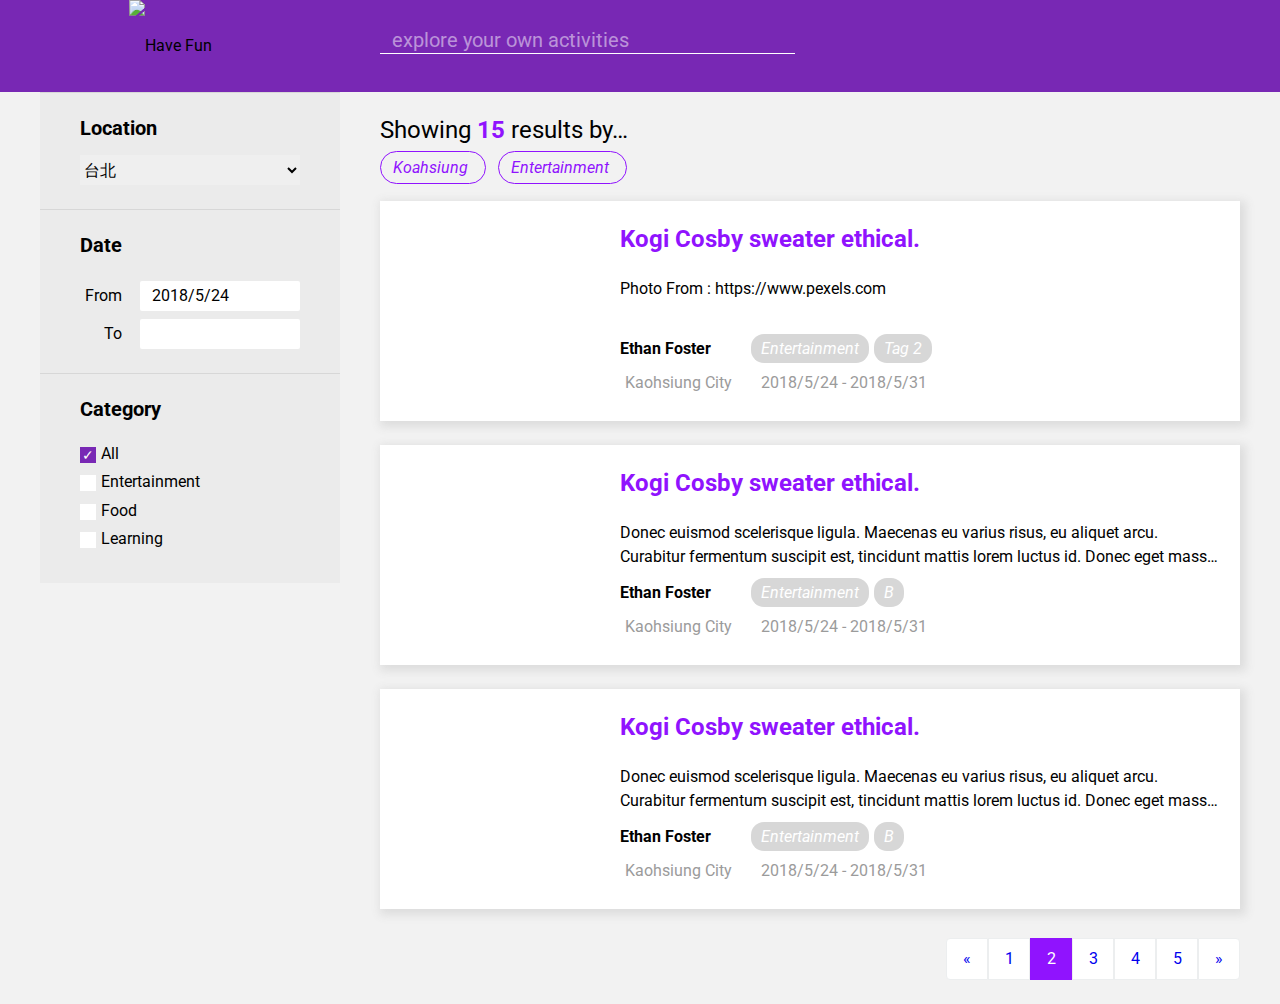
==== index.html @ a7aa4cfe "search_desktop done." ====
<!doctype html>
<html class="no-js" lang="zh-Hant-TW">

<head>
  <meta charset="utf-8">
  <meta http-equiv="x-ua-compatible" content="ie=edge">
  <title>No.2 Filter : The F2E - 前端修練精神時光屋</title>
  <meta name="description" content="">
  <meta name="viewport" content="width=device-width, initial-scale=1, shrink-to-fit=no">

  <link rel="manifest" href="site.webmanifest">
  <link rel="apple-touch-icon" href="icon.png">
  <!-- Place favicon.ico in the root directory -->

  <link rel="stylesheet" href="assets/css/normalize.css">
  <link rel="stylesheet" href="assets/css/main.css">
  <link href="https://fonts.googleapis.com/css?family=Roboto:400,400i,500" rel="stylesheet">
  <link rel="stylesheet" href="https://use.fontawesome.com/releases/v5.0.13/css/all.css" integrity="sha384-DNOHZ68U8hZfKXOrtjWvjxusGo9WQnrNx2sqG0tfsghAvtVlRW3tvkXWZh58N9jp" crossorigin="anonymous">



</head>

<body>
  <!--[if lte IE 9]>
    <p class="browserupgrade">You are using an <strong>outdated</strong> browser. Please <a href="https://browsehappy.com/">upgrade your browser</a> to improve your experience and security.</p>
  <![endif]-->
  <header>
    <nav class="flex-container">
      <div class="flex-left main-logo"><img src="https://hexschool.github.io/THE_F2E_Design/week2-filter/assets/logo.svg" alt="Have Fun"></div>
      <div class="flex-right main-search">
        <div class="main-search-outline">
          <i class="fas fa-search"></i><input placeholder="explore your own activities" />
        </div>
      </div>
    </nav>
  </header>
  <main>
      <div class="main-aside">
        <div class="side-condi-pool">
          <div class="side-condi-block">
            <div class="container">
              <label class="form-lead">Location</label>
              <div class="form-group">
                <select name="" id="id-location-select">
                  <option value="">台北</option>
                  <option value="">台中</option>
                  <option value="">台南</option>
                </select>
              </div>
            </div>
          </div>
          <div class="side-condi-block">
            <div class="container">
              <label class="form-lead">Date</label>
              <div id="id-date-section">
                <div class="form-group">
                  <label>From</label>
                  <input value="2018/5/24" />
                </div>
                <div class="form-group">
                  <label>To</label>
                  <input />
                </div>
              </div>
            </div>
          </div>
          <div class="side-condi-block">
            <div class="container">
              <label class="form-lead">Category</label>
              <div class="form-group" id="id-cate-ckbox-pool">
                <label class="cate-ckbox checked"><input type="checkbox">All</label>
                <label class="cate-ckbox"><input type="checkbox">Entertainment</label>
                <label class="cate-ckbox"><input type="checkbox">Food</label>
                <label class="cate-ckbox"><input type="checkbox">Learning</label>
              </div>
            </div>
          </div>
        </div>
      </div><div class="main-block">
        <div class="search-result-desc">Showing <span class="total-num">15</span> results by…</div>
        <div class="tag-btn-pool">
            <span class="tag-btn">Koahsiung<i class="far fa-times-circle"></i></span>
            <span class="tag-btn">Entertainment<i class="far fa-times-circle"></i></span>
        </div>
        <section>
          <article>
            <picture style="background-image: url(https://images.pexels.com/photos/733871/pexels-photo-733871.jpeg?auto=compress&cs=tinysrgb&h=650&w=940);"></picture>
            <div class="content">
              <h2>Kogi Cosby sweater ethical.</h2>
              <div class="desc"><p>Photo From : https://www.pexels.com</p></div>
              <div class="extra-data">
                <span class="organizer">Ethan Foster</span>
                <div class="tag-pool"><span class="tag">Entertainment</span><span class="tag">Tag 2</span></div>
              </div>
              <div class="extra-data">
                <span class="locate"><i class="fas fa-map-marker-alt"></i>Kaohsiung City</span>
                <span class="datetime"><i class="far fa-calendar-alt"></i>2018/5/24 - 2018/5/31</span>
              </div>
            </div>
          </article>
          <article>
            <picture style="background-image: url(https://images.pexels.com/photos/1109763/pexels-photo-1109763.jpeg?auto=compress&cs=tinysrgb&dpr=2&h=650&w=940);"></picture>
            <div class="content">
              <h2>Kogi Cosby sweater ethical.</h2>
              <div class="desc"><p>Donec euismod scelerisque ligula. Maecenas eu varius risus, eu aliquet arcu. Curabitur fermentum suscipit est, tincidunt mattis lorem luctus id. Donec eget massa a diam condimentum pretium. Aliquam erat volutpat. Integer ut tincidunt orci. Etiam tristique, elit ut consectetur iaculis, metus lectus mattis justo, vel mollis eros neque quis augue. Sed lobortis ultrices lacus, a placerat metus rutrum sit amet. Aenean ut suscipit justo.</p></div>
              <div class="extra-data">
                <span class="organizer">Ethan Foster</span>
                <div class="tag-pool"><span class="tag">Entertainment</span><span class="tag">B</span></div>
              </div>
              <div class="extra-data">
                <span class="locate"><i class="fas fa-map-marker-alt"></i>Kaohsiung City</span>
                <span class="datetime"><i class="far fa-calendar-alt"></i>2018/5/24 - 2018/5/31</span>
              </div>
            </div>
          </article>
          <article>
            <picture style="background-image: url(https://images.pexels.com/photos/518242/pexels-photo-518242.jpeg?auto=compress&cs=tinysrgb&dpr=2&h=650&w=940);"></picture>
            <div class="content">
              <h2>Kogi Cosby sweater ethical.</h2>
              <div class="desc"><p>Donec euismod scelerisque ligula. Maecenas eu varius risus, eu aliquet arcu. Curabitur fermentum suscipit est, tincidunt mattis lorem luctus id. Donec eget massa a diam condimentum pretium. Aliquam erat volutpat. Integer ut tincidunt orci. Etiam tristique, elit ut consectetur iaculis, metus lectus mattis justo, vel mollis eros neque quis augue. Sed lobortis ultrices lacus, a placerat metus rutrum sit amet. Aenean ut suscipit justo.</p></div>
              <div class="extra-data">
                <span class="organizer">Ethan Foster</span>
                <div class="tag-pool"><span class="tag">Entertainment</span><span class="tag">B</span></div>
              </div>
              <div class="extra-data">
                <span class="locate"><i class="fas fa-map-marker-alt"></i>Kaohsiung City</span>
                <span class="datetime"><i class="far fa-calendar-alt"></i>2018/5/24 - 2018/5/31</span>
              </div>
            </div>
          </article>
        </section>
        </div>
      </div>
      <div class="pagi-block">
        <ul class="pagination">
          <li><a href="#">&laquo;</a></li>
          <li><a href="#">1</a></li>
          <li class="active"><a href="#">2</a></li>
          <li><a href="#">3</a></li>
          <li><a href="#">4</a></li>
          <li><a href="#">5</a></li>
          <li><a href="#">&raquo;</a></li>
        </ul>
      </div>
    </main>
  </div>
  </main>


  <script src="assets/js/vendor/modernizr-3.6.0.min.js"></script>
  <script src="https://code.jquery.com/jquery-3.3.1.min.js" integrity="sha256-FgpCb/KJQlLNfOu91ta32o/NMZxltwRo8QtmkMRdAu8=" crossorigin="anonymous"></script>
  <script>window.jQuery || document.write('<script src="assets/js/vendor/jquery-3.3.1.min.js"><\/script>')</script>
  <script src="assets/js/plugins.js"></script>
  <script src="assets/js/main.js"></script>

  
</body>

</html>
---- assets/css/main.css ----
﻿html{font-family:'Roboto',"微軟正黑體", Microsoft JhengHei , Arial, "新細明體", "細明體", "標楷體" , sans-serif;box-sizing:border-box;font-size:16px;color:#000000}body{background-color:#F2F2F2}input,select{box-sizing:border-box}header nav{background-color:#7828B4;height:92px;display:flex}header nav .main-logo{line-height:92px;text-align:center}header nav .main-logo img{max-width:340px;max-height:92px}header nav .main-search{margin-left:40px}header nav .main-search i{color:#FFF;font-size:16px;margin-right:10px}header nav .main-search .main-search-outline{border-bottom:1px solid #FFF;max-width:415px}header nav .main-search input{margin-top:27px;background-color:transparent;border:0px;outline:0px;color:#fff;font-size:20px;line-height:24px;width:388px}header nav .main-search input::placeholder{color:rgba(255,255,255,0.5);opacity:1}header nav .main-search input:-ms-input-placeholder{color:rgba(255,255,255,0.5)}header nav .main-search input::-ms-input-placeholder{color:rgba(255,255,255,0.5)}main .main-aside{width:340px;display:inline-block;vertical-align:top}main .main-aside .side-condi-pool{display:flex;flex-direction:column}main .main-aside .side-condi-pool .side-condi-block{flex:1 1 auto;width:300px;background-color:#EBEBEB;margin-left:auto;border-top:1px solid #D7D7D7}main .main-aside .side-condi-pool .side-condi-block .container{padding:24px 40px}main .main-aside .side-condi-pool .side-condi-block .container .form-lead{font-weight:bold;font-size:20px}main .main-aside .side-condi-pool .side-condi-block .container .form-group select{width:100%;border:0px;height:30px;line-height:30px}main .main-aside .side-condi-pool .side-condi-block .container .form-group #id-location-select{margin-top:15px}main .main-aside .side-condi-pool .side-condi-block .container #id-date-section{margin-top:24px}main .main-aside .side-condi-pool .side-condi-block .container #id-date-section .form-group{line-height:20px}main .main-aside .side-condi-pool .side-condi-block .container #id-date-section .form-group+.form-group{margin-top:8px}main .main-aside .side-condi-pool .side-condi-block .container #id-date-section label{width:42px;display:inline-block;text-align:right;border:0px;height:30px;line-height:30px}main .main-aside .side-condi-pool .side-condi-block .container #id-date-section input{outline:0px;border:0px;border-radius:2px;float:right;width:160px;height:30px;line-height:30px;padding-left:12px}main .main-aside .side-condi-pool .side-condi-block .container #id-cate-ckbox-pool{margin-top:24px}main .main-aside .side-condi-pool .side-condi-block .container #id-cate-ckbox-pool .cate-ckbox{display:block;margin-bottom:10px;font-size:16px}main .main-aside .side-condi-pool .side-condi-block .container #id-cate-ckbox-pool .cate-ckbox:before{content:" ";background-color:#FFF;width:16px;height:16px;display:inline-block;vertical-align:middle;margin-right:5px;cursor:pointer}main .main-aside .side-condi-pool .side-condi-block .container #id-cate-ckbox-pool .cate-ckbox.checked:before{content:"✓";text-align:center;background-color:#7828B4;color:#FFF;font-size:14px}main .main-aside .side-condi-pool .side-condi-block .container #id-cate-ckbox-pool .cate-ckbox input[type='checkbox']{display:none}main .main-block{width:calc(100% -  340px);display:inline-block}main .search-result-desc{margin-top:24px;margin-left:40px;font-size:24px;line-height:28px}main .search-result-desc .total-num{font-weight:bold;color:#9013FE}main .tag-btn-pool{margin-top:15px;margin-left:40px;margin-bottom:15px}main .tag-btn-pool .tag-btn{border:1px solid #9013FE;border-radius:100px;color:#9013FE;padding:6px 12px;font-style:italic;margin-right:8px;cursor:pointer}main .tag-btn-pool .tag-btn i{margin-left:5px}main .tag-btn-pool .tag-btn:hover,main .tag-btn-pool .tag-btn:active{background-color:#9013FE;color:#FFF}main .tag-btn-pool .cancel-tag-btn{cursor:pointer}main article{margin:24px 40px 0px 40px;display:flex;background-color:#fff;box-shadow:3px 3px 9px 3px #DDD}main article:hover{box-shadow:3px 3px 9px 3px #AAA}main article picture{width:220px;padding-bottom:220px;background-size:cover;background-position:center;background-repeat:no-repeat;display:inline-block;flex:0 0 auto}main article .content{padding:0px 20px}main article .content h2{font-family:"Roboto";font-weight:bold;font-size:24px;color:#9013FE;line-height:36px}main article .content .desc{font-size:16px;color:#000000;line-height:24px;height:48px;overflow:hidden;overflow:hidden;text-overflow:ellipsis;display:-webkit-box;-webkit-line-clamp:2;-webkit-box-orient:vertical}main article .content .desc p{margin:0px;padding:0px}main article .content .extra-data{margin-top:15px}main article .content .extra-data .organizer{font-weight:bold}main article .content .extra-data .tag-pool{display:inline-block;margin-left:36px}main article .content .extra-data .tag-pool .tag{font-family:Roboto;font-style:italic;font-size:16px;color:#FFFFFF;text-align:center;background-color:#D7D7D7;padding:5px 10px;margin-right:5px;border-radius:13px}main article .content .extra-data .locate,main article .content .extra-data .datetime{font-size:16px;color:#9B9B9B}main article .content .extra-data .datetime{margin-left:20px}main article .content .extra-data i{padding-right:5px}main .pagi-block{margin-top:24px;margin-bottom:24px}main .pagi-block ul.pagination{list-style:none;font-size:0px;margin-right:40px;text-align:right}main .pagi-block ul.pagination li{font-size:16px;color:#9013FE;display:inline-block;background:#FFFFFF;border:1px solid #ECEEEF;cursor:pointer;width:40px;height:40px;line-height:40px;text-align:center}main .pagi-block ul.pagination li a{text-decoration:none}main .pagi-block ul.pagination li.active{background:#9013FE;border:1px solid #9013FE}main .pagi-block ul.pagination li.active a{color:#FFF}main .pagi-block ul.pagination li:not(.active):hover,main .pagi-block ul.pagination li :not(.active):active{background-color:#f2f2f2}main .pagi-block ul.pagination li:first-child{border-radius:4px 0px 0px 4px}main .pagi-block ul.pagination li:last-child{border-radius:0px 4px 4px 0px}.flex-container{display:flex}.flex-container .flex-left{flex:0 0 340px}.flex-container .flex-right{flex:1 1 auto}
/*# sourceMappingURL=main.css.map */
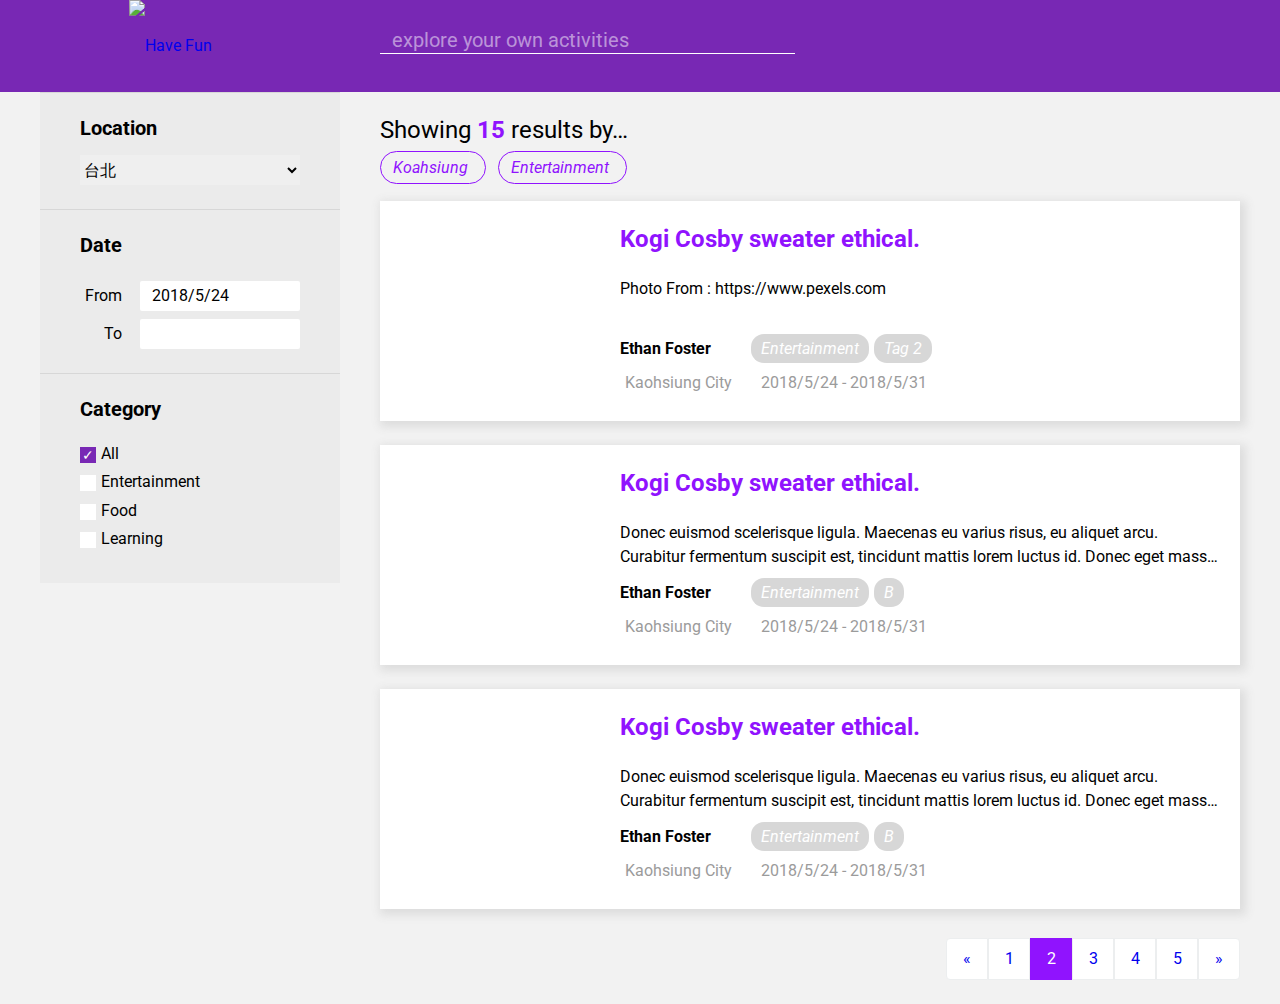
==== commit 41f679d0: "完成 content_desktop 排版" ====
--- a/index.html
+++ b/index.html
@@ -27,7 +27,7 @@
   <![endif]-->
   <header>
     <nav class="flex-container">
-      <div class="flex-left main-logo"><img src="https://hexschool.github.io/THE_F2E_Design/week2-filter/assets/logo.svg" alt="Have Fun"></div>
+      <div class="flex-left main-logo"><a href="https://vandyke-beard.github.io/HyperbolicTimeChamber-No.2-filter/"><img src="https://hexschool.github.io/THE_F2E_Design/week2-filter/assets/logo.svg" alt="Have Fun"></a></div>
       <div class="flex-right main-search">
         <div class="main-search-outline">
           <i class="fas fa-search"></i><input placeholder="explore your own activities" />
@@ -84,7 +84,7 @@
             <span class="tag-btn">Entertainment<i class="far fa-times-circle"></i></span>
         </div>
         <section>
-          <article>
+          <article data-uid="1" class="card link-block">
             <picture style="background-image: url(https://images.pexels.com/photos/733871/pexels-photo-733871.jpeg?auto=compress&cs=tinysrgb&h=650&w=940);"></picture>
             <div class="content">
               <h2>Kogi Cosby sweater ethical.</h2>
@@ -99,7 +99,7 @@
               </div>
             </div>
           </article>
-          <article>
+          <article data-uid="2" class="card link-block">
             <picture style="background-image: url(https://images.pexels.com/photos/1109763/pexels-photo-1109763.jpeg?auto=compress&cs=tinysrgb&dpr=2&h=650&w=940);"></picture>
             <div class="content">
               <h2>Kogi Cosby sweater ethical.</h2>
@@ -114,7 +114,7 @@
               </div>
             </div>
           </article>
-          <article>
+          <article data-uid="3" class="card link-block">
             <picture style="background-image: url(https://images.pexels.com/photos/518242/pexels-photo-518242.jpeg?auto=compress&cs=tinysrgb&dpr=2&h=650&w=940);"></picture>
             <div class="content">
               <h2>Kogi Cosby sweater ethical.</h2>
@@ -154,7 +154,11 @@
   <script src="assets/js/plugins.js"></script>
   <script src="assets/js/main.js"></script>
 
-  
+  <script>
+    $("article.link-block").on('click' , function(){
+      location.href= "/detail.html";
+    })
+  </script>
 </body>
 
 </html>
--- a/assets/css/main.css
+++ b/assets/css/main.css
@@ -1,2 +1,2 @@
-﻿html{font-family:'Roboto',"微軟正黑體", Microsoft JhengHei , Arial, "新細明體", "細明體", "標楷體" , sans-serif;box-sizing:border-box;font-size:16px;color:#000000}body{background-color:#F2F2F2}input,select{box-sizing:border-box}header nav{background-color:#7828B4;height:92px;display:flex}header nav .main-logo{line-height:92px;text-align:center}header nav .main-logo img{max-width:340px;max-height:92px}header nav .main-search{margin-left:40px}header nav .main-search i{color:#FFF;font-size:16px;margin-right:10px}header nav .main-search .main-search-outline{border-bottom:1px solid #FFF;max-width:415px}header nav .main-search input{margin-top:27px;background-color:transparent;border:0px;outline:0px;color:#fff;font-size:20px;line-height:24px;width:388px}header nav .main-search input::placeholder{color:rgba(255,255,255,0.5);opacity:1}header nav .main-search input:-ms-input-placeholder{color:rgba(255,255,255,0.5)}header nav .main-search input::-ms-input-placeholder{color:rgba(255,255,255,0.5)}main .main-aside{width:340px;display:inline-block;vertical-align:top}main .main-aside .side-condi-pool{display:flex;flex-direction:column}main .main-aside .side-condi-pool .side-condi-block{flex:1 1 auto;width:300px;background-color:#EBEBEB;margin-left:auto;border-top:1px solid #D7D7D7}main .main-aside .side-condi-pool .side-condi-block .container{padding:24px 40px}main .main-aside .side-condi-pool .side-condi-block .container .form-lead{font-weight:bold;font-size:20px}main .main-aside .side-condi-pool .side-condi-block .container .form-group select{width:100%;border:0px;height:30px;line-height:30px}main .main-aside .side-condi-pool .side-condi-block .container .form-group #id-location-select{margin-top:15px}main .main-aside .side-condi-pool .side-condi-block .container #id-date-section{margin-top:24px}main .main-aside .side-condi-pool .side-condi-block .container #id-date-section .form-group{line-height:20px}main .main-aside .side-condi-pool .side-condi-block .container #id-date-section .form-group+.form-group{margin-top:8px}main .main-aside .side-condi-pool .side-condi-block .container #id-date-section label{width:42px;display:inline-block;text-align:right;border:0px;height:30px;line-height:30px}main .main-aside .side-condi-pool .side-condi-block .container #id-date-section input{outline:0px;border:0px;border-radius:2px;float:right;width:160px;height:30px;line-height:30px;padding-left:12px}main .main-aside .side-condi-pool .side-condi-block .container #id-cate-ckbox-pool{margin-top:24px}main .main-aside .side-condi-pool .side-condi-block .container #id-cate-ckbox-pool .cate-ckbox{display:block;margin-bottom:10px;font-size:16px}main .main-aside .side-condi-pool .side-condi-block .container #id-cate-ckbox-pool .cate-ckbox:before{content:" ";background-color:#FFF;width:16px;height:16px;display:inline-block;vertical-align:middle;margin-right:5px;cursor:pointer}main .main-aside .side-condi-pool .side-condi-block .container #id-cate-ckbox-pool .cate-ckbox.checked:before{content:"✓";text-align:center;background-color:#7828B4;color:#FFF;font-size:14px}main .main-aside .side-condi-pool .side-condi-block .container #id-cate-ckbox-pool .cate-ckbox input[type='checkbox']{display:none}main .main-block{width:calc(100% -  340px);display:inline-block}main .search-result-desc{margin-top:24px;margin-left:40px;font-size:24px;line-height:28px}main .search-result-desc .total-num{font-weight:bold;color:#9013FE}main .tag-btn-pool{margin-top:15px;margin-left:40px;margin-bottom:15px}main .tag-btn-pool .tag-btn{border:1px solid #9013FE;border-radius:100px;color:#9013FE;padding:6px 12px;font-style:italic;margin-right:8px;cursor:pointer}main .tag-btn-pool .tag-btn i{margin-left:5px}main .tag-btn-pool .tag-btn:hover,main .tag-btn-pool .tag-btn:active{background-color:#9013FE;color:#FFF}main .tag-btn-pool .cancel-tag-btn{cursor:pointer}main article{margin:24px 40px 0px 40px;display:flex;background-color:#fff;box-shadow:3px 3px 9px 3px #DDD}main article:hover{box-shadow:3px 3px 9px 3px #AAA}main article picture{width:220px;padding-bottom:220px;background-size:cover;background-position:center;background-repeat:no-repeat;display:inline-block;flex:0 0 auto}main article .content{padding:0px 20px}main article .content h2{font-family:"Roboto";font-weight:bold;font-size:24px;color:#9013FE;line-height:36px}main article .content .desc{font-size:16px;color:#000000;line-height:24px;height:48px;overflow:hidden;overflow:hidden;text-overflow:ellipsis;display:-webkit-box;-webkit-line-clamp:2;-webkit-box-orient:vertical}main article .content .desc p{margin:0px;padding:0px}main article .content .extra-data{margin-top:15px}main article .content .extra-data .organizer{font-weight:bold}main article .content .extra-data .tag-pool{display:inline-block;margin-left:36px}main article .content .extra-data .tag-pool .tag{font-family:Roboto;font-style:italic;font-size:16px;color:#FFFFFF;text-align:center;background-color:#D7D7D7;padding:5px 10px;margin-right:5px;border-radius:13px}main article .content .extra-data .locate,main article .content .extra-data .datetime{font-size:16px;color:#9B9B9B}main article .content .extra-data .datetime{margin-left:20px}main article .content .extra-data i{padding-right:5px}main .pagi-block{margin-top:24px;margin-bottom:24px}main .pagi-block ul.pagination{list-style:none;font-size:0px;margin-right:40px;text-align:right}main .pagi-block ul.pagination li{font-size:16px;color:#9013FE;display:inline-block;background:#FFFFFF;border:1px solid #ECEEEF;cursor:pointer;width:40px;height:40px;line-height:40px;text-align:center}main .pagi-block ul.pagination li a{text-decoration:none}main .pagi-block ul.pagination li.active{background:#9013FE;border:1px solid #9013FE}main .pagi-block ul.pagination li.active a{color:#FFF}main .pagi-block ul.pagination li:not(.active):hover,main .pagi-block ul.pagination li :not(.active):active{background-color:#f2f2f2}main .pagi-block ul.pagination li:first-child{border-radius:4px 0px 0px 4px}main .pagi-block ul.pagination li:last-child{border-radius:0px 4px 4px 0px}.flex-container{display:flex}.flex-container .flex-left{flex:0 0 340px}.flex-container .flex-right{flex:1 1 auto}
+﻿html{font-family:'Roboto',"微軟正黑體", Microsoft JhengHei , Arial, "新細明體", "細明體", "標楷體" , sans-serif;box-sizing:border-box;font-size:16px;color:#000000}body{background-color:#F2F2F2}input,select{box-sizing:border-box}a{text-decoration:none}header nav{background-color:#7828B4;height:92px;display:flex}header nav .main-logo{line-height:92px;text-align:center}header nav .main-logo img{max-width:340px;max-height:92px}header nav .main-search{margin-left:40px}header nav .main-search i{color:#FFF;font-size:16px;margin-right:10px}header nav .main-search .main-search-outline{border-bottom:1px solid #FFF;max-width:415px}header nav .main-search input{margin-top:27px;background-color:transparent;border:0px;outline:0px;color:#fff;font-size:20px;line-height:24px;width:388px}header nav .main-search input::placeholder{color:rgba(255,255,255,0.5);opacity:1}header nav .main-search input:-ms-input-placeholder{color:rgba(255,255,255,0.5)}header nav .main-search input::-ms-input-placeholder{color:rgba(255,255,255,0.5)}main .main-aside{width:340px;display:inline-block;vertical-align:top}main .main-aside .side-condi-pool{display:flex;flex-direction:column}main .main-aside .side-condi-pool .side-condi-block{flex:1 1 auto;width:300px;background-color:#EBEBEB;margin-left:auto;border-top:1px solid #D7D7D7}main .main-aside .side-condi-pool .side-condi-block .container{padding:24px 40px}main .main-aside .side-condi-pool .side-condi-block .container .form-lead{font-weight:bold;font-size:20px}main .main-aside .side-condi-pool .side-condi-block .container .form-group select{width:100%;border:0px;height:30px;line-height:30px}main .main-aside .side-condi-pool .side-condi-block .container .form-group #id-location-select{margin-top:15px}main .main-aside .side-condi-pool .side-condi-block .container #id-date-section{margin-top:24px}main .main-aside .side-condi-pool .side-condi-block .container #id-date-section .form-group{line-height:20px}main .main-aside .side-condi-pool .side-condi-block .container #id-date-section .form-group+.form-group{margin-top:8px}main .main-aside .side-condi-pool .side-condi-block .container #id-date-section label{width:42px;display:inline-block;text-align:right;border:0px;height:30px;line-height:30px}main .main-aside .side-condi-pool .side-condi-block .container #id-date-section input{outline:0px;border:0px;border-radius:2px;float:right;width:160px;height:30px;line-height:30px;padding-left:12px}main .main-aside .side-condi-pool .side-condi-block .container #id-cate-ckbox-pool{margin-top:24px}main .main-aside .side-condi-pool .side-condi-block .container #id-cate-ckbox-pool .cate-ckbox{display:block;margin-bottom:10px;font-size:16px}main .main-aside .side-condi-pool .side-condi-block .container #id-cate-ckbox-pool .cate-ckbox:before{content:" ";background-color:#FFF;width:16px;height:16px;display:inline-block;vertical-align:middle;margin-right:5px;cursor:pointer}main .main-aside .side-condi-pool .side-condi-block .container #id-cate-ckbox-pool .cate-ckbox.checked:before{content:"✓";text-align:center;background-color:#7828B4;color:#FFF;font-size:14px}main .main-aside .side-condi-pool .side-condi-block .container #id-cate-ckbox-pool .cate-ckbox input[type='checkbox']{display:none}main .main-block{width:calc(100% -  340px);display:inline-block}main .search-result-desc{margin-top:24px;margin-left:40px;font-size:24px;line-height:28px}main .search-result-desc .total-num{font-weight:bold;color:#9013FE}main .tag-btn-pool{margin-top:15px;margin-left:40px;margin-bottom:15px}main .tag-btn-pool .tag-btn{border:1px solid #9013FE;border-radius:100px;color:#9013FE;padding:6px 12px;font-style:italic;margin-right:8px;cursor:pointer}main .tag-btn-pool .tag-btn i{margin-left:5px}main .tag-btn-pool .tag-btn:hover,main .tag-btn-pool .tag-btn:active{background-color:#9013FE;color:#FFF}main .tag-btn-pool .cancel-tag-btn{cursor:pointer}main .breadcrumb ul{margin-left:40px;margin-right:40px;margin-top:24px;font-size:0px;list-style:none;padding-left:16px;background:#EBEBEB;border-radius:4px;height:48px;line-height:48px}main .breadcrumb ul li{font-size:16px;color:#9B9B9B;letter-spacing:0;line-height:48px;display:inline-block}main .breadcrumb ul li+li:before{content:"/";width:23px;display:inline-block;text-align:center}main .breadcrumb ul li a{color:#9013FE}main article.card{margin:24px 40px 0px 40px;display:flex;background-color:#fff;box-shadow:3px 3px 9px 3px #DDD}main article.card *{cursor:pointer}main article.card:hover{box-shadow:3px 3px 9px 3px #AAA}main article.card picture{width:220px;padding-bottom:220px;background-size:cover;background-position:center;background-repeat:no-repeat;display:inline-block;flex:0 0 auto}main article.card .content{padding:0px 20px}main article.card .content h2{font-family:"Roboto";font-weight:bold;font-size:24px;color:#9013FE;line-height:36px}main article.card .content .desc{font-size:16px;color:#000000;line-height:24px;height:48px;overflow:hidden;overflow:hidden;text-overflow:ellipsis;display:-webkit-box;-webkit-line-clamp:2;-webkit-box-orient:vertical}main article.card .content .desc p{margin:0px;padding:0px}main article.article-detail{background-color:#fff;margin:24px 40px 0px 40px}main article.article-detail picture{width:100%;padding-bottom:55%;background-size:cover;background-position:center;background-repeat:no-repeat;display:inline-block;flex:0 0 auto}main article.article-detail h1{font-weight:bold;font-size:36px;color:#9013FE;line-height:36px}main article.article-detail .container{margin-left:66px;margin-right:66px;margin-bottom:24px}main article.article-detail .container .detail-content{margin-top:24px;padding-bottom:24px;font-size:16px;color:#000000;line-height:24px}main article .extra-data{margin-top:15px}main article .extra-data .organizer{font-weight:bold}main article .extra-data .tag-pool{display:inline-block;margin-left:36px}main article .extra-data .tag-pool .tag{font-family:Roboto;font-style:italic;font-size:16px;color:#FFFFFF;text-align:center;background-color:#D7D7D7;padding:5px 10px;margin-right:5px;border-radius:13px}main article .extra-data .locate,main article .extra-data .datetime{font-size:16px;color:#9B9B9B}main article .extra-data .datetime{margin-left:20px}main article .extra-data i{color:#000;padding-right:5px}main .pagi-block{margin-top:24px;margin-bottom:24px}main .pagi-block ul.pagination{list-style:none;font-size:0px;margin-right:40px;text-align:right}main .pagi-block ul.pagination li{font-size:16px;color:#9013FE;display:inline-block;background:#FFFFFF;border:1px solid #ECEEEF;cursor:pointer;width:40px;height:40px;line-height:40px;text-align:center}main .pagi-block ul.pagination li.active{background:#9013FE;border:1px solid #9013FE}main .pagi-block ul.pagination li.active a{color:#FFF}main .pagi-block ul.pagination li:not(.active):hover,main .pagi-block ul.pagination li :not(.active):active{background-color:#f2f2f2}main .pagi-block ul.pagination li:first-child{border-radius:4px 0px 0px 4px}main .pagi-block ul.pagination li:last-child{border-radius:0px 4px 4px 0px}.flex-container{display:flex}.flex-container .flex-left{flex:0 0 340px}.flex-container .flex-right{flex:1 1 auto}.text-justify{text-align:justify;text-justify:inter-ideograph;-ms-text-justify:inter-ideograph;-moz-text-align-last:justify;-webkit-text-align-last:justify}
 /*# sourceMappingURL=main.css.map */
